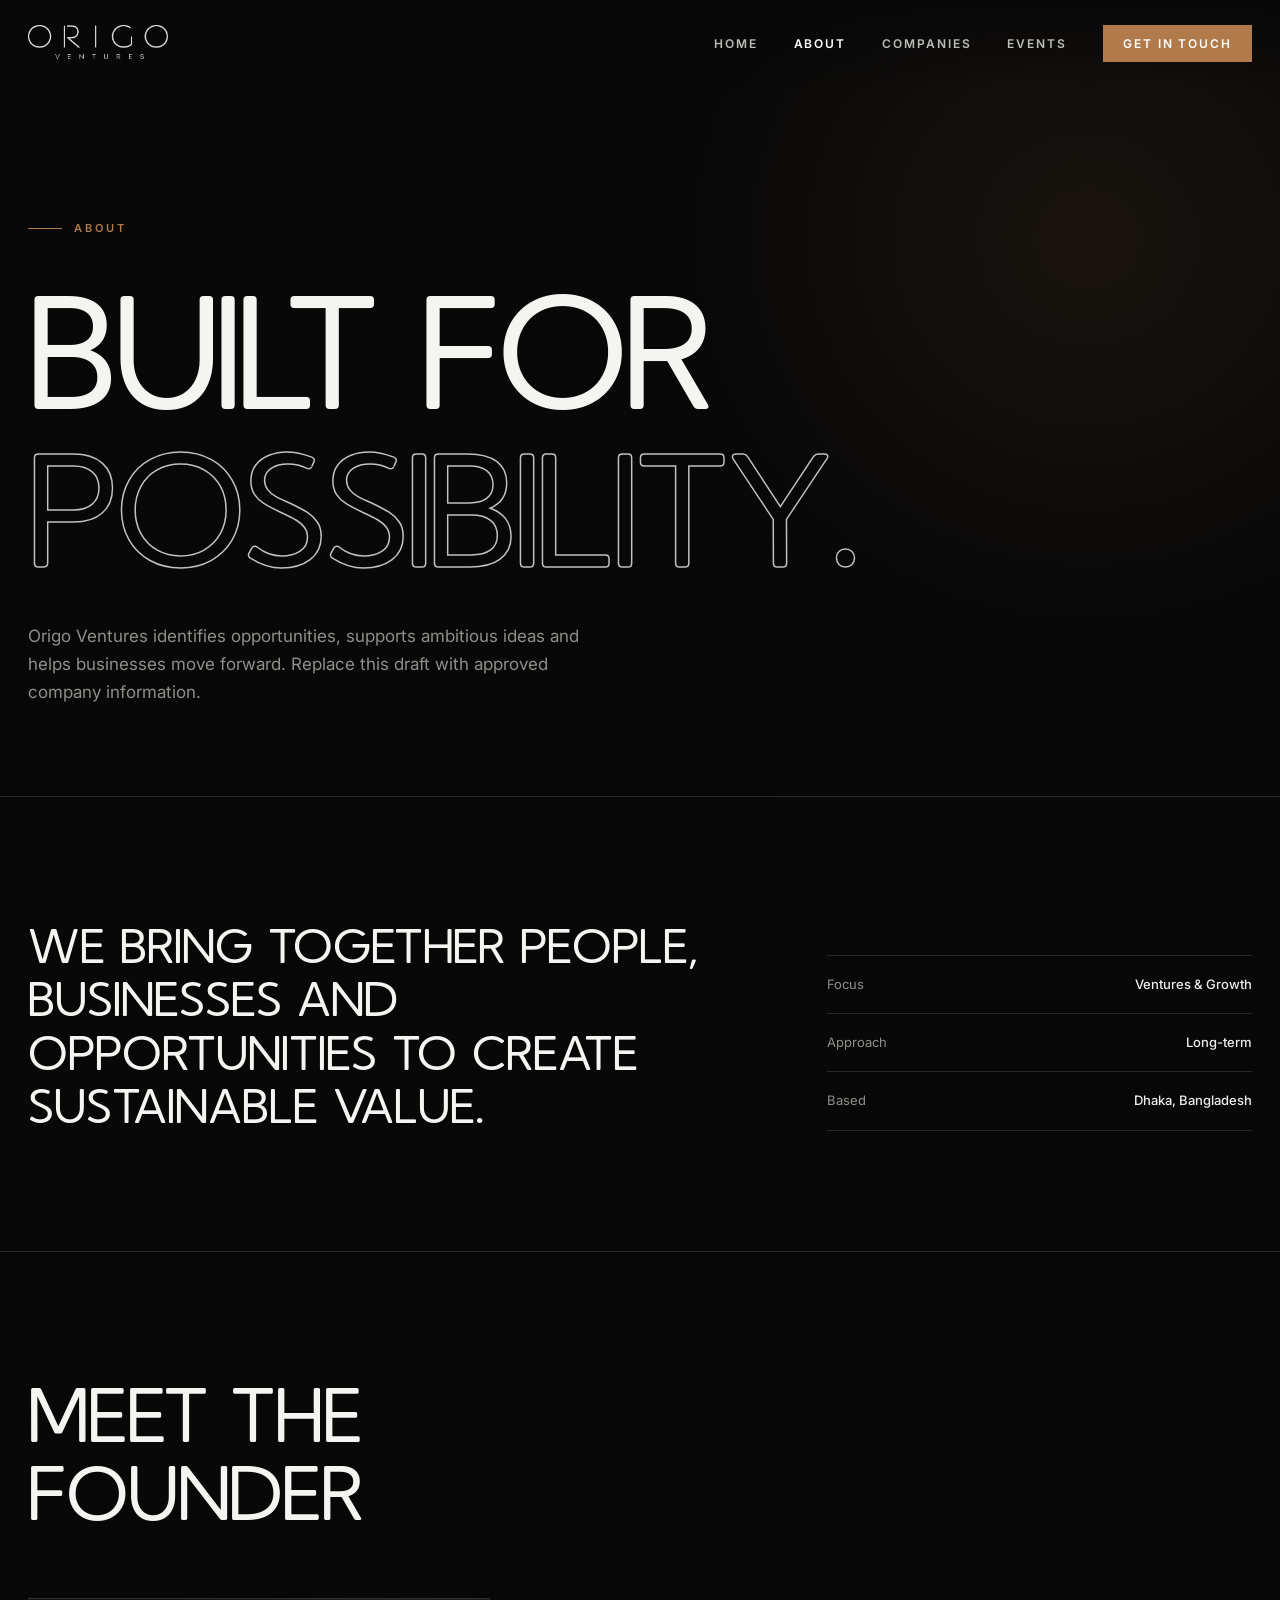
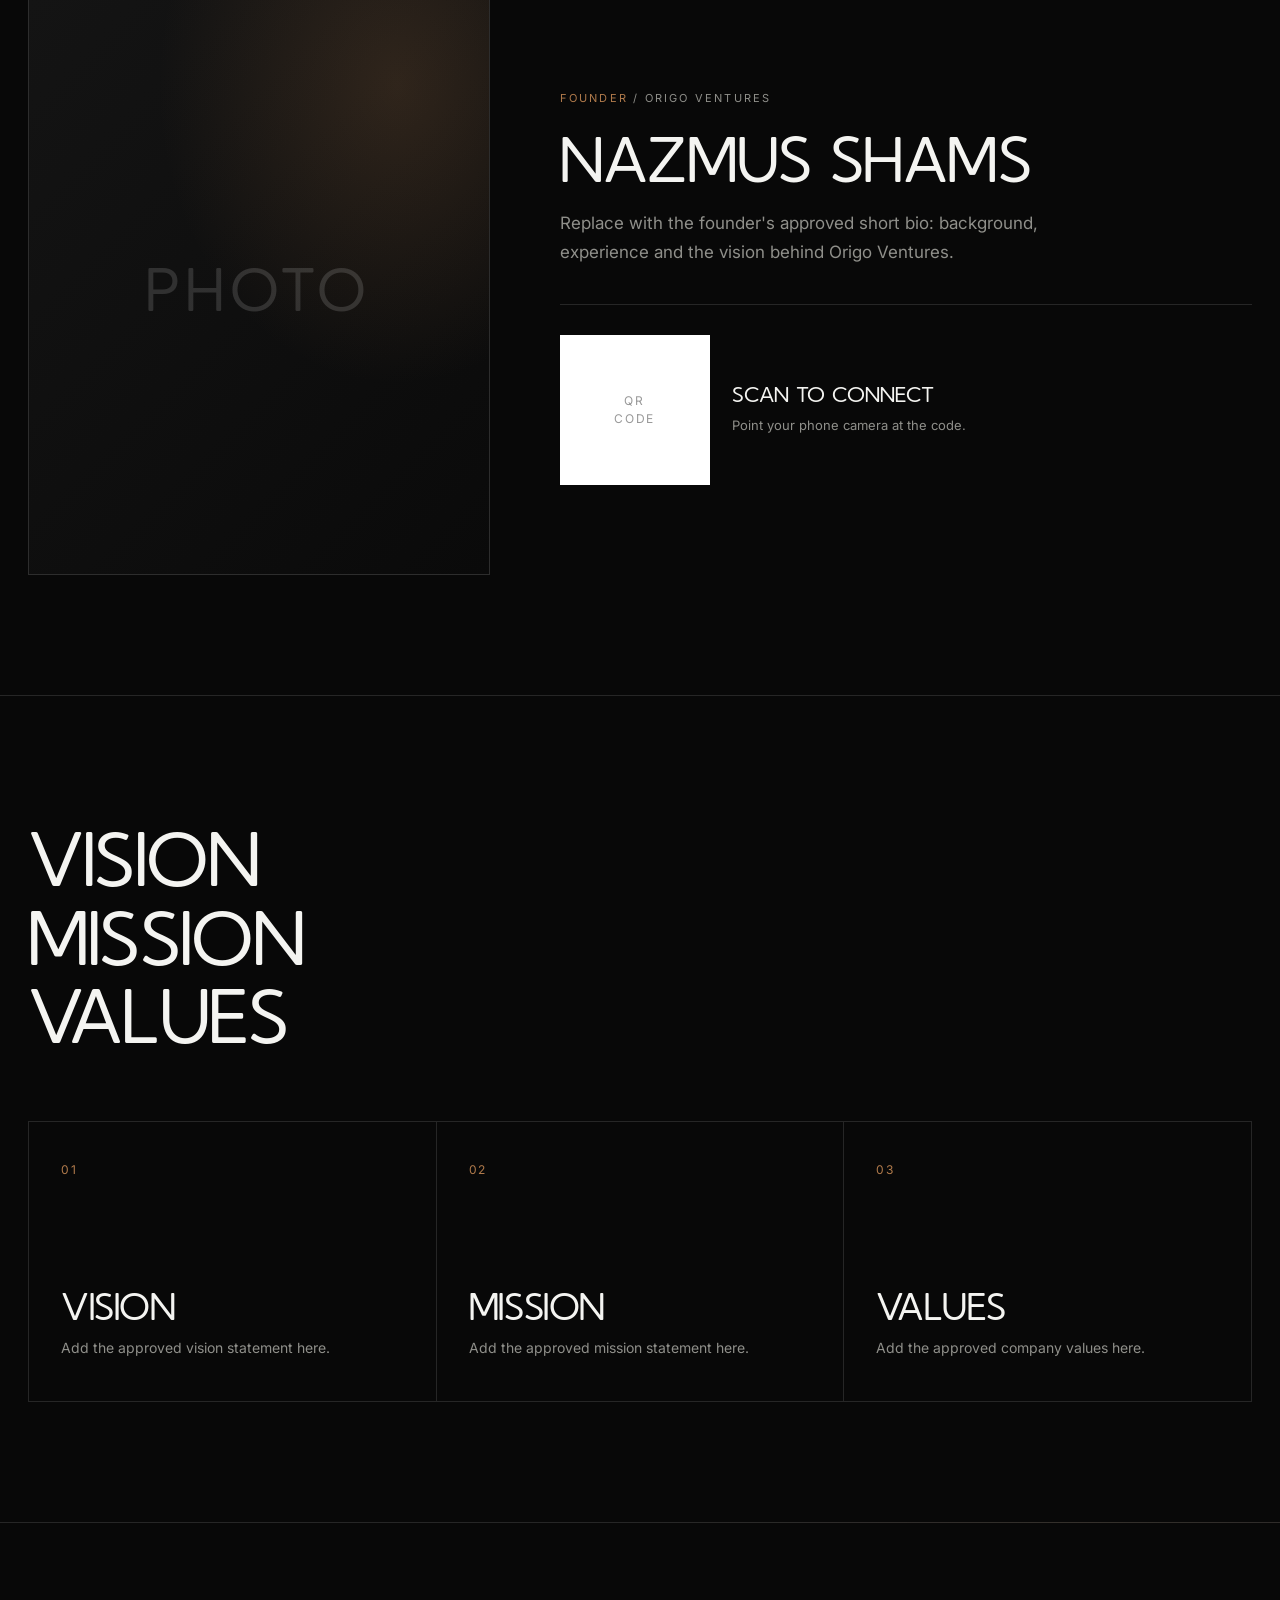
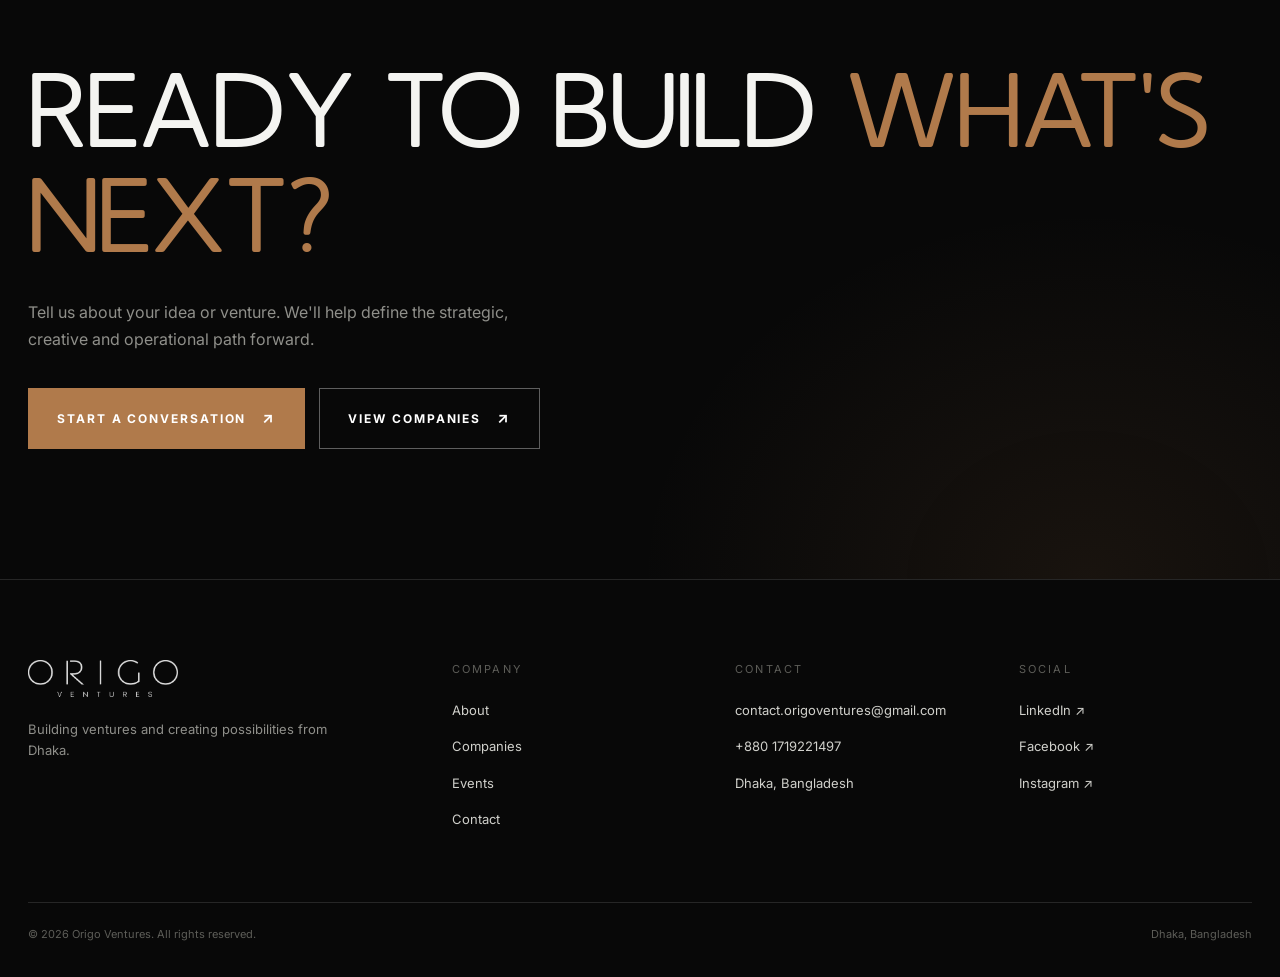
==== about.html @ 480c4874 "Origo Ventures Core data updated The structure behind the work — strategy, growth, shared resources " ====
<!doctype html>
<html lang="en">

<head>
  <meta charset="utf-8">
  <meta name="viewport" content="width=device-width, initial-scale=1, viewport-fit=cover">
  <meta name="description" content="About Origo Ventures.">
  <meta name="theme-color" content="#080808">
  <title>About | Origo Ventures</title>
  <link rel="preload" href="assets/fonts/Origo.ttf" as="font" type="font/ttf" crossorigin>
  <link rel="stylesheet" href="assets/css/style.css">
</head>

<body>
  <header class="site-header">
    <div class="container nav">
      <a href="index.html" aria-label="Origo Ventures home"><img class="logo" src="assets/images/origo-logo.png"
          alt="Origo Ventures"></a>
      <button class="menu-toggle" aria-label="Toggle navigation"
        aria-expanded="false"><span></span><span></span><span></span></button>
      <ul class="nav-links">
        <li><a class="" href="index.html">Home</a></li>
        <li><a class="active" href="about.html">About</a></li>
        <li><a class="" href="companies.html">Companies</a></li>
        <li><a class="" href="events.html">Events</a></li>
        <li><a class="nav-cta " href="contact.html">Get in Touch</a></li>
      </ul>
    </div>
  </header>
  <main>

    <section class="page-hero">
      <div class="container">
        <div class="eyebrow reveal" data-c="about.eyebrow">About</div>
        <h1 class="reveal" data-c-title="about.title">Built for<br><em>possibility.</em></h1>
        <p class="lead reveal" data-c="about.lead">Origo Ventures identifies opportunities, supports ambitious ideas and helps businesses
          move forward. Replace this draft with approved company information.</p>
      </div>
    </section>
    <section class="section reveal">
      <div class="container about-grid">
        <p class="big" data-c="about.big">We bring together people, businesses and opportunities to create sustainable value.</p>
        <div class="meta-list" id="about-meta">
          <div class="meta-item"><span>Focus</span><strong>Ventures &amp; Growth</strong></div>
          <div class="meta-item"><span>Approach</span><strong>Long-term</strong></div>
          <div class="meta-item"><span>Based</span><strong>Dhaka, Bangladesh</strong></div>
        </div>
      </div>
    </section>
    <section class="section reveal" style="border-top:1px solid var(--line)">
      <div class="container">
        <div class="section-head">
          <h2 class="section-title" data-c-title="about.founderHeading">Meet the<br>Founder</h2>
        </div>
        <div class="founder">
          <figure class="founder-photo">
            <!-- Put the photo at assets/images/founder/founder.jpg (shows automatically) -->
            <img id="founder-img" data-fallback="assets/images/founder/founder.jpg" alt="Founder"
              onerror="this.outerHTML='<div class=&quot;ph portrait&quot;>Photo</div>'">
          </figure>
          <div class="founder-body">
            <div class="work-meta" id="founder-role">Founder <span>/ Origo Ventures</span></div>
            <h3 class="founder-name" data-site="founder.name">Nazmus Shams</h3>
            <p class="lead" data-site="founder.bio">Replace with the founder's approved short bio: background, experience and the vision behind
              Origo Ventures.</p>
            <div class="qr-card">
              <div class="qr-box">
                <!-- Put the QR at assets/images/founder/qr-code.png (shows automatically) -->
                <img id="qr-img" data-fallback="assets/images/founder/qr-code.png" alt="Scan QR code"
                  onerror="this.outerHTML='<span>QR<br>Code</span>'">
              </div>
              <div class="qr-text"><b data-c="about.qrTitle">Scan to connect</b><span data-c="about.qrText">Point your phone camera at the code.</span></div>
            </div>
          </div>
        </div>
      </div>
    </section>
    <section class="section reveal" style="border-top:1px solid var(--line)">
      <div class="container">
        <div class="section-head">
          <h2 class="section-title" data-c-title="about.valuesHeading">Vision<br>Mission<br>Values</h2>
        </div>
        <div class="cap-grid" id="about-values">
          <div class="cap">
            <div class="n">01</div>
            <h3>Vision</h3>
            <p>Add the approved vision statement here.</p>
          </div>
          <div class="cap">
            <div class="n">02</div>
            <h3>Mission</h3>
            <p>Add the approved mission statement here.</p>
          </div>
          <div class="cap">
            <div class="n">03</div>
            <h3>Values</h3>
            <p>Add the approved company values here.</p>
          </div>
        </div>
      </div>
    </section>
    <section class="cta reveal">
      <div class="container">
        <h2>Ready to build <em>what's next?</em></h2>
        <p>Tell us about your idea or venture. We'll help define the strategic, creative and operational path forward.
        </p>
        <div class="btn-row"><a class="btn" href="contact.html">Start a Conversation</a><a class="btn ghost"
            href="companies.html">View Companies</a></div>
      </div>
    </section>
  </main>
  <footer class="site-footer">
    <div class="container">
      <div class="footer-grid">
        <div>
          <img class="footer-logo" src="assets/images/origo-logo.png" alt="Origo Ventures">
          <p class="footer-copy" data-site="contact.tagline">Building ventures and creating possibilities from Dhaka.</p>
        </div>
        <div>
          <div class="footer-title">Company</div>
          <ul class="footer-links">
            <li><a href="about.html">About</a></li>
            <li><a href="companies.html">Companies</a></li>
            <li><a href="events.html">Events</a></li>
            <li><a href="contact.html">Contact</a></li>
          </ul>
        </div>
        <div>
          <div class="footer-title">Contact</div>
          <ul class="footer-links">
            <li><a href="mailto:contact.origoventures@gmail.com" data-site="contact.email" data-site-href="contact.email" data-prefix="mailto:" data-hide-empty>contact.origoventures@gmail.com</a></li>
            <li><a href="tel:+8801719221497" data-site="contact.phone" data-site-href="contact.phone" data-prefix="tel:" data-hide-empty>+880 1719221497</a></li>
            <li><a href="#" data-site="contact.address" data-hide-empty>Dhaka, Bangladesh</a></li>
          </ul>
        </div>
        <div>
          <div class="footer-title">Social</div>
          <ul class="footer-links">
            <li><a href="#" data-site-href="contact.linkedin" data-hide-empty>LinkedIn ↗</a></li>
            <li><a href="#" data-site-href="contact.facebook" data-hide-empty>Facebook ↗</a></li>
            <li><a href="#" data-site-href="contact.instagram" data-hide-empty>Instagram ↗</a></li>
          </ul>
        </div>
      </div>
      <div class="footer-bottom"><span>© <span data-year></span> Origo Ventures. All rights reserved.</span><span data-site="contact.address">Dhaka, Bangladesh</span></div>
    </div>
  </footer>
  <script src="assets/js/site-data.js"></script>
<script src="assets/js/site.js"></script>
<script src="assets/js/content-data.js"></script>
<script src="assets/js/pages-data.js"></script>
<script src="assets/js/content.js"></script>
<script src="assets/js/script.js"></script>
</body>

</html>
---- assets/css/style.css ----
@import url('https://fonts.googleapis.com/css2?family=Inter:wght@400;500;600&display=swap');

@font-face{
  font-family:'Origo Pro';
  src:url('../fonts/Origo.ttf') format('truetype');
  font-weight:400;font-style:normal;font-display:swap;
}

:root{
  --bg:#080808; --surface:#101010; --text:#f4f4f1; --muted:#8f8f8a; --dim:#5d5d58;
  --line:rgba(255,255,255,.12); --accent:#b07a4b; --accent-ink:#ffffff; --max:1320px;
  --display:'Origo Pro','Inter',Arial,sans-serif;
}
*{box-sizing:border-box;margin:0;padding:0}
html{scroll-behavior:smooth}
body{background:var(--bg);color:var(--text);font-family:Inter,Arial,sans-serif;line-height:1.65;overflow-x:hidden;-webkit-font-smoothing:antialiased}
body.nav-open{overflow:hidden}
a{color:inherit;text-decoration:none}
img{max-width:100%;display:block}
ul{list-style:none}
button{font:inherit}
.container{width:min(calc(100% - 56px),var(--max));margin-inline:auto}

/* header */
.site-header{position:fixed;inset:0 0 auto 0;z-index:1000;background:linear-gradient(to bottom,rgba(8,8,8,.9),rgba(8,8,8,0));transition:.3s}
.site-header.scrolled{background:rgba(8,8,8,.88);backdrop-filter:blur(16px);border-bottom:1px solid var(--line)}
.nav{min-height:84px;display:flex;align-items:center;justify-content:space-between;gap:32px}
.logo{width:140px;height:auto}
.nav-links{display:flex;align-items:center;gap:36px}
.nav-links a{font-size:12px;font-weight:600;letter-spacing:.16em;text-transform:uppercase;color:#bdbdb8;transition:color .2s}
.nav-links a:hover,.nav-links a.active{color:#fff}
.nav-links a.nav-cta{color:var(--accent-ink);background:var(--accent);padding:11px 20px}
.nav-links a.nav-cta:hover{background:#fff;color:#080808}
.menu-toggle{display:none;width:44px;height:44px;border:1px solid var(--line);background:transparent;cursor:pointer}
.menu-toggle span{display:block;width:18px;height:1px;margin:5px auto;background:#fff}

/* type */
.eyebrow{display:inline-flex;align-items:center;gap:12px;font-size:11px;font-weight:600;letter-spacing:.28em;text-transform:uppercase;color:var(--accent);margin-bottom:28px}
.eyebrow::before{content:"";width:34px;height:1px;background:var(--accent)}
h1,h2,h3,.display{font-family:var(--display);text-transform:uppercase;font-weight:400;line-height:1;letter-spacing:-.01em;overflow-wrap:break-word}
.hero h1,.page-hero h1{font-size:clamp(48px,12.6vw,168px);line-height:.98;letter-spacing:-.025em}
.hero h1 em,.page-hero h1 em{font-style:normal;color:transparent;-webkit-text-stroke:1.5px rgba(255,255,255,.75)}
.section-title{font-size:clamp(36px,6vw,88px);line-height:1.02}
.lead{color:var(--muted);font-size:17px;max-width:560px}

/* hero */
.hero{min-height:100vh;display:flex;align-items:flex-end;padding:170px 0 70px;position:relative;isolation:isolate;overflow:hidden}
.hero::before{content:"";position:absolute;inset:0;z-index:-2;background:
 radial-gradient(60% 55% at 78% 30%,rgba(176,122,75,.13),transparent 70%),
 radial-gradient(50% 50% at 15% 85%,rgba(255,255,255,.06),transparent 70%)}
.hero::after{content:"";position:absolute;inset:0;z-index:-1;opacity:.5;background-image:linear-gradient(rgba(255,255,255,.035) 1px,transparent 1px),linear-gradient(90deg,rgba(255,255,255,.035) 1px,transparent 1px);background-size:90px 90px;mask-image:linear-gradient(to bottom,transparent,#000 30%,#000 75%,transparent)}
.hero-bottom{margin-top:70px;display:flex;justify-content:space-between;align-items:flex-end;gap:48px;border-top:1px solid var(--line);padding-top:32px}
.btn{display:inline-flex;align-items:center;gap:16px;padding:17px 28px;font-size:12px;font-weight:700;letter-spacing:.16em;text-transform:uppercase;background:var(--accent);color:var(--accent-ink);border:1px solid var(--accent);cursor:pointer;transition:.2s;white-space:nowrap}
.btn::after{content:"↗";font-size:15px}
.btn:hover{background:#fff;border-color:#fff;color:#080808}
.btn.ghost{background:transparent;color:#fff;border-color:rgba(255,255,255,.35)}
.btn.ghost:hover{background:#fff;color:#080808}
.btn-row{display:flex;gap:14px;flex-wrap:wrap}

/* marquee / stats */
.stats{display:grid;grid-template-columns:repeat(4,1fr);border-top:1px solid var(--line);border-bottom:1px solid var(--line)}
.stat{padding:44px 30px;border-right:1px solid var(--line)}
.stat:last-child{border-right:0}
.stat b{display:block;font-family:var(--display);font-size:clamp(40px,6vw,84px);font-weight:400;line-height:1;color:#fff;margin-bottom:6px}
.stat span{font-size:11px;letter-spacing:.2em;text-transform:uppercase;color:var(--muted)}

.section{padding:120px 0}
.section-head{display:flex;justify-content:space-between;align-items:flex-end;gap:40px;margin-bottom:70px}
.section-head .lead{margin-bottom:6px}

/* work entries */
.work-item{display:grid;grid-template-columns:1.15fr 1fr;gap:70px;padding:80px 0;border-top:1px solid var(--line);align-items:center}
.work-item:nth-child(even) .work-media{order:2}
.work-media{position:relative;aspect-ratio:4/3;overflow:hidden;background:var(--surface);border:1px solid var(--line)}
.work-media img{width:100%;height:100%;object-fit:cover;transition:transform .8s ease}
.work-item:hover .work-media img{transform:scale(1.04)}
.ph{position:absolute;inset:0;display:flex;align-items:flex-end;padding:26px;font-family:var(--display);font-size:clamp(70px,9vw,130px);font-weight:400;line-height:.8;color:rgba(255,255,255,.07);
 background:radial-gradient(80% 80% at 80% 15%,var(--g1,rgba(176,122,75,.2)),transparent 65%),linear-gradient(135deg,#141414,#0a0a0a);transition:transform .8s ease}
.work-item:hover .ph{transform:scale(1.04)}
.work-meta{font-size:11px;letter-spacing:.2em;text-transform:uppercase;color:var(--accent);margin-bottom:18px}
.work-meta span{color:var(--muted)}
.work-body h2{font-size:clamp(34px,4.6vw,68px);margin-bottom:24px}
.work-body p{color:var(--muted);font-size:15.5px;margin-bottom:16px;max-width:520px}
.tags{display:flex;flex-wrap:wrap;gap:8px;margin:26px 0 34px}
.tags span{font-size:10.5px;letter-spacing:.14em;text-transform:uppercase;padding:7px 12px;border:1px solid var(--line);color:#c7c7c2}
.mini-stats{display:grid;grid-template-columns:repeat(3,1fr);border-top:1px solid var(--line)}
.mini-stats div{padding:20px 0}
.mini-stats b{display:block;font-family:var(--display);font-size:30px;line-height:1.1;font-weight:400}
.mini-stats span{font-size:10.5px;letter-spacing:.16em;text-transform:uppercase;color:var(--muted)}

/* list rows (clients / companies) */
.row-list{border-top:1px solid var(--line)}
.row{display:grid;grid-template-columns:90px 1.2fr 2fr auto;gap:30px;align-items:center;padding:34px 0;border-bottom:1px solid var(--line);transition:padding .3s,background .3s}
.row:hover{background:var(--surface);padding-left:20px;padding-right:20px}
.row .idx{font-size:12px;color:var(--dim);letter-spacing:.1em}
.row h3{font-size:clamp(26px,3.2vw,44px)}
.row p{color:var(--muted);font-size:14px;max-width:520px}
.row .go{font-size:20px;color:var(--accent)}

.cap-grid{display:grid;grid-template-columns:repeat(3,1fr);border-top:1px solid var(--line);border-left:1px solid var(--line)}
.cap{padding:38px 32px 42px;border-right:1px solid var(--line);border-bottom:1px solid var(--line);min-height:280px;display:flex;flex-direction:column;transition:background .25s}
.cap:hover{background:var(--surface)}
.cap .n{font-size:12px;color:var(--accent);margin-bottom:auto;letter-spacing:.14em}
.cap h3{font-size:clamp(30px,3vw,38px);margin:70px 0 12px}
.cap p{font-size:14px;color:var(--muted)}

/* cta */
.cta{padding:130px 0;border-top:1px solid var(--line);background:radial-gradient(50% 80% at 85% 100%,rgba(176,122,75,.1),transparent 70%)}
.cta h2{font-size:clamp(40px,8.2vw,128px);line-height:1;margin-bottom:36px}
.cta h2 em{font-style:normal;color:var(--accent)}
.cta p{color:var(--muted);max-width:480px;margin-bottom:36px}

/* page hero */
.page-hero{padding:210px 0 90px;border-bottom:1px solid var(--line);position:relative;background:radial-gradient(45% 70% at 85% 30%,rgba(176,122,75,.1),transparent 70%)}
.page-hero .lead{margin-top:40px}

/* about */
.about-grid{display:grid;grid-template-columns:1.25fr .75fr;gap:90px;align-items:end}
.big{font-family:var(--display);text-transform:uppercase;font-size:clamp(26px,3.8vw,54px);line-height:1.1;font-weight:400}
.meta-list{border-top:1px solid var(--line)}
.meta-item{display:flex;justify-content:space-between;padding:18px 0;border-bottom:1px solid var(--line);font-size:13px;color:var(--muted)}
.meta-item strong{color:#eee;font-weight:500}

/* contact */
.contact-grid{display:grid;grid-template-columns:1fr 1.1fr;gap:100px}
.contact-info{display:grid;gap:34px;align-content:start}
.contact-block span{display:block;font-size:11px;letter-spacing:.2em;text-transform:uppercase;color:var(--dim);margin-bottom:8px}
.contact-block a,.contact-block p{font-family:var(--display);font-size:clamp(20px,2.6vw,30px);text-transform:none;font-weight:400;line-height:1.2;overflow-wrap:anywhere}
.contact-form{display:grid;gap:24px}
.field{display:grid;gap:8px}
.field label{font-size:11px;letter-spacing:.16em;text-transform:uppercase;color:var(--muted)}
.field input,.field textarea{width:100%;background:transparent;border:0;border-bottom:1px solid var(--line);color:#fff;padding:14px 0;outline:none;font:inherit;resize:vertical}
.field input:focus,.field textarea:focus{border-color:var(--accent)}

/* footer */
.site-footer{padding:80px 0 34px;border-top:1px solid var(--line)}
.footer-grid{display:grid;grid-template-columns:1.6fr 1fr 1fr 1fr;gap:50px;padding-bottom:70px}
.footer-logo{width:150px;margin-bottom:22px}
.footer-copy{color:var(--muted);font-size:13px;max-width:300px}
.footer-title{font-size:11px;letter-spacing:.2em;text-transform:uppercase;color:var(--dim);margin-bottom:18px}
.footer-links{display:grid;gap:10px}
.footer-links a{font-size:13px;color:#d0d0cb}
.footer-links a:hover{color:var(--accent)}
.footer-bottom{padding-top:22px;border-top:1px solid var(--line);display:flex;justify-content:space-between;font-size:11px;color:var(--dim)}

.reveal{opacity:0;transform:translateY(28px);transition:opacity .8s ease,transform .8s ease}
.reveal.visible{opacity:1;transform:none}

@media (max-width:980px){
  .container{width:min(calc(100% - 32px),var(--max))}
  .nav{min-height:72px}.logo{width:120px}
  .menu-toggle{display:block}
  .nav-links{position:fixed;inset:72px 0 0;padding:40px 24px;background:rgba(8,8,8,.98);flex-direction:column;align-items:flex-start;gap:26px;transform:translateX(100%);transition:transform .3s}
  .nav-links.open{transform:none}
  .nav-links a{font-size:clamp(26px,8vw,34px);font-family:var(--display);letter-spacing:0;text-transform:uppercase;padding:6px 0;color:#fff}
  .nav-links a.nav-cta{margin-top:10px;font-size:15px;font-family:Inter,sans-serif;letter-spacing:.16em;padding:16px 26px;color:var(--accent-ink)}
  .hero{min-height:92vh;padding-top:140px}
  .hero-bottom,.section-head{flex-direction:column;align-items:flex-start}
  .stats{grid-template-columns:1fr 1fr}.stat:nth-child(2){border-right:0}.stat:nth-child(-n+2){border-bottom:1px solid var(--line)}
  .section{padding:80px 0}
  .work-item{grid-template-columns:1fr;gap:34px;padding:56px 0}
  .work-item:nth-child(even) .work-media{order:0}
  .row{grid-template-columns:44px 1fr auto;gap:16px}.row p{grid-column:2/4}
  .cap-grid{grid-template-columns:1fr}
  .about-grid,.contact-grid{grid-template-columns:1fr;gap:40px}
  .footer-grid{grid-template-columns:1fr 1fr;gap:36px}
  .footer-grid>div:first-child{grid-column:1/3}
  .footer-bottom{flex-direction:column;gap:8px}
}
@media (prefers-reduced-motion:reduce){html{scroll-behavior:auto}.reveal{opacity:1;transform:none;transition:none}}

/* ---------- Mobile-first refinements ---------- */
html{-webkit-text-size-adjust:100%}
body{padding-left:env(safe-area-inset-left);padding-right:env(safe-area-inset-right)}
.field input,.field textarea{font-size:16px;border-radius:0} /* stops iOS zoom-on-focus */
a,button{-webkit-tap-highlight-color:transparent}
.menu-toggle span{transition:transform .25s,opacity .2s}
body.nav-open .menu-toggle span:nth-child(1){transform:translateY(6px) rotate(45deg)}
body.nav-open .menu-toggle span:nth-child(2){opacity:0}
body.nav-open .menu-toggle span:nth-child(3){transform:translateY(-6px) rotate(-45deg)}
:focus-visible{outline:2px solid var(--accent);outline-offset:3px}

@media (hover:none){
  .row:hover{background:none;padding-left:0;padding-right:0}
  .cap:hover{background:none}
  .work-item:hover .work-media img,.work-item:hover .ph{transform:none}
}
@media (max-width:980px){
  .hero{min-height:100vh;min-height:100svh}
  .nav-links{inset:72px 0 0;height:calc(100dvh - 72px);overflow-y:auto;padding-bottom:calc(40px + env(safe-area-inset-bottom))}
  .nav-links li{width:100%;border-bottom:1px solid var(--line);padding-bottom:14px}
  .nav-links li:last-child{border:0}
  .menu-toggle{width:48px;height:48px}
}
@media (max-width:640px){
  .container{width:calc(100% - 40px)}
  .hero{padding:120px 0 40px}
  .hero-bottom{margin-top:44px;padding-top:24px;gap:28px}
  .lead{font-size:16px}
  .btn-row{width:100%}
  .btn-row .btn,.contact-form .btn{flex:1 1 100%;justify-content:space-between;min-height:54px}
  .btn{padding:16px 20px}
  .eyebrow{margin-bottom:20px;letter-spacing:.22em}
  .section{padding:64px 0}
  .section-head{margin-bottom:40px;gap:20px}
  .page-hero{padding:130px 0 56px}
  .page-hero .lead{margin-top:26px}
  .stat{padding:28px 18px}
  .work-item{padding:44px 0;gap:26px}
  .work-media{aspect-ratio:16/11}
  .mini-stats b{font-size:24px}
  .tags{margin:20px 0 26px}
  .row{padding:24px 0;grid-template-columns:34px 1fr 24px;gap:12px}
  .row p{font-size:13.5px}
  .cap{min-height:0;padding:28px 22px 30px}
  .cap h3{margin-top:44px}
  .cta{padding:72px 0}
  .contact-grid{gap:44px}
  .contact-form{gap:20px}
  .field input,.field textarea{padding:16px 0}
  .site-footer{padding:56px 0 28px}
  .footer-grid{grid-template-columns:1fr;gap:30px;padding-bottom:40px}
  .footer-grid>div:first-child{grid-column:auto}
  .footer-links a{display:inline-block;padding:4px 0}
  .reveal{transform:translateY(16px)}
}
@media (max-width:360px){.hero h1,.page-hero h1{font-size:40px}.stats{grid-template-columns:1fr}.stat{border-right:0;border-bottom:1px solid var(--line)}}

/* ---------- Event template ---------- */
.ev-title{font-size:clamp(38px,9vw,130px)}
.ev-grid{display:grid;grid-template-columns:1.1fr 1fr;gap:70px;align-items:start}
.ev-media{aspect-ratio:4/3}
.ev-text{margin:30px 0 4px}
.ev-text p{color:var(--muted);font-size:16px;margin-bottom:16px}
.ev-grid .btn-row{margin-top:8px}
.gallery{display:grid;grid-template-columns:repeat(auto-fill,minmax(260px,1fr));gap:12px}
.gallery img{width:100%;aspect-ratio:4/3;object-fit:cover;border:1px solid var(--line)}
.ev-nav{display:flex;justify-content:space-between;gap:24px}
.ev-nav a{display:block;max-width:46%}
.ev-nav span{display:block;font-size:11px;letter-spacing:.2em;text-transform:uppercase;color:var(--accent);margin-bottom:8px}
.ev-nav b{font-family:var(--display);font-weight:400;text-transform:uppercase;font-size:clamp(20px,2.6vw,34px);line-height:1.1}
.ev-nav a:hover b{color:var(--accent)}
a.work-media{display:block}
.work-item .work-body .btn-row .btn{min-height:50px}
@media (max-width:980px){.ev-grid{grid-template-columns:1fr;gap:34px}}
@media (max-width:640px){.ev-nav{flex-direction:column}.ev-nav a{max-width:100%;text-align:left!important}.gallery{grid-template-columns:1fr 1fr}.gallery img{aspect-ratio:1}}

/* upcoming cards */
.up-grid{display:grid;grid-template-columns:repeat(2,1fr);gap:28px}
.up-card{display:block;border:1px solid var(--line);transition:border-color .25s,background .25s}
.up-card:hover{border-color:rgba(176,122,75,.6);background:var(--surface)}
.up-media{aspect-ratio:16/10;border:0;border-bottom:1px solid var(--line)}
.up-card:hover .ph,.up-card:hover .up-media img{transform:scale(1.04)}
.up-body{padding:26px 26px 30px}
.up-body h3{font-size:clamp(26px,2.8vw,40px);margin-bottom:12px}
.up-body p{color:var(--muted);font-size:14.5px;margin-bottom:22px}
.up-link{font-size:11px;letter-spacing:.18em;text-transform:uppercase;color:var(--accent)}
@media (max-width:760px){.up-grid{grid-template-columns:1fr;gap:20px}.up-body{padding:22px 20px 26px}}
@media (hover:none){.up-card:hover{background:none;border-color:var(--line)}.up-card:hover .ph,.up-card:hover .up-media img{transform:none}}

/* ---------- Founder (About) ---------- */
.founder{display:grid;grid-template-columns:.8fr 1.2fr;gap:70px;align-items:center}
.founder-photo{margin:0;aspect-ratio:4/5;position:relative;overflow:hidden;border:1px solid var(--line);background:var(--surface)}
.founder-photo img{width:100%;height:100%;object-fit:cover}
.ph.portrait{font-size:clamp(34px,5vw,60px);align-items:center;justify-content:center;padding:0;text-transform:uppercase;letter-spacing:.1em;color:rgba(255,255,255,.14)}
.founder-name{font-size:clamp(34px,5vw,72px);margin-bottom:20px}
.qr-card{display:flex;align-items:center;gap:22px;margin-top:38px;padding-top:30px;border-top:1px solid var(--line)}
.qr-box{flex:0 0 auto;width:150px;height:150px;background:#fff;color:#999;display:grid;place-items:center;text-align:center;font-size:12px;letter-spacing:.14em;text-transform:uppercase;line-height:1.5;border:6px solid #fff}
.qr-box img{width:100%;height:100%;object-fit:contain}
.qr-text b{display:block;font-family:var(--display);font-weight:400;text-transform:uppercase;font-size:22px;line-height:1.1;margin-bottom:6px}
.qr-text span{font-size:13px;color:var(--muted)}
@media (max-width:980px){.founder{grid-template-columns:1fr;gap:34px}.founder-photo{max-width:440px}}
@media (max-width:640px){.founder-photo{max-width:none;aspect-ratio:4/4.6}.qr-card{flex-direction:column;align-items:flex-start;gap:18px}.qr-box{width:min(220px,70vw);height:min(220px,70vw)}}

/* ---------- Companies ---------- */
.co-num{font-size:12px;letter-spacing:.2em;color:var(--accent);margin-bottom:14px}
.co-highlight{color:#d6d6d1!important;font-size:14.5px!important;padding:12px 0;border-top:1px solid var(--line);border-bottom:1px solid var(--line);margin-bottom:20px!important}
.co-highlight b{font-weight:600;color:var(--accent)}
.co-media img.fit-contain{object-fit:contain;padding:12%}
@media (min-width:981px){.co-item:nth-child(even){grid-template-columns:1fr 1.15fr}}

/* ---------- NDA event blocks ---------- */
.nda-grid{display:grid;grid-template-columns:repeat(3,1fr);gap:24px}
.nda-card{display:block;border:1px solid var(--line);transition:border-color .25s,background .25s}
a.nda-card:hover{border-color:rgba(176,122,75,.7);background:var(--surface)}
.nda-media{aspect-ratio:4/3;border:0;border-bottom:1px solid var(--line)}
.nda-card:hover .ph,.nda-card:hover .nda-media img{transform:scale(1.04)}
.nda-body{padding:22px 24px 26px}
.nda-body .work-meta{margin-bottom:12px}
.nda-body h3{font-size:clamp(24px,2.4vw,34px);line-height:1.05}
.nda-body p{color:var(--muted);font-size:14px;margin-top:12px}
.nda-body .up-link{display:inline-block;margin-top:18px}
@media (max-width:980px){.nda-grid{grid-template-columns:repeat(2,1fr);gap:18px}}
@media (max-width:560px){.nda-grid{grid-template-columns:1fr}.nda-body{padding:18px 18px 22px}}
@media (hover:none){a.nda-card:hover{background:none;border-color:var(--line)}.nda-card:hover .ph,.nda-card:hover .nda-media img{transform:none}}

.ev-btns{gap:10px}
.up-body .ev-btns .btn{padding:14px 18px;min-height:48px}
@media (max-width:640px){.ev-btns .btn{flex:1 1 100%;justify-content:space-between}}

/* keep photo the same size whether it sits left or right */
@media (min-width:981px){.work-item:nth-child(even){grid-template-columns:1fr 1.15fr}}

.ev-where{font-size:12px;letter-spacing:.12em;text-transform:uppercase;color:#c9c9c4;margin:-8px 0 18px}
.up-body .ev-where{margin:-4px 0 12px}

/* ---------- Map + extra pages ---------- */
.map-frame{aspect-ratio:16/7;border:1px solid var(--line);overflow:hidden;background:var(--surface)}
.map-frame iframe{width:100%;height:100%;border:0;display:block;filter:grayscale(1) invert(.92) contrast(.9) brightness(.95)}
.pg-text{max-width:760px}
.pg-text p{color:var(--muted);font-size:17px;margin-bottom:18px}
.pg-img{margin:0}
.pg-img img{width:100%;height:auto;display:block;border:1px solid var(--line)}
.pg-img figcaption{font-size:12px;letter-spacing:.14em;text-transform:uppercase;color:var(--muted);margin-top:10px}
.pg-video{aspect-ratio:16/9;border:1px solid var(--line);background:#000}
.pg-video iframe{width:100%;height:100%;border:0}
.gallery .pg-img img{aspect-ratio:4/3;object-fit:cover}
@media (max-width:640px){.map-frame{aspect-ratio:4/3}}
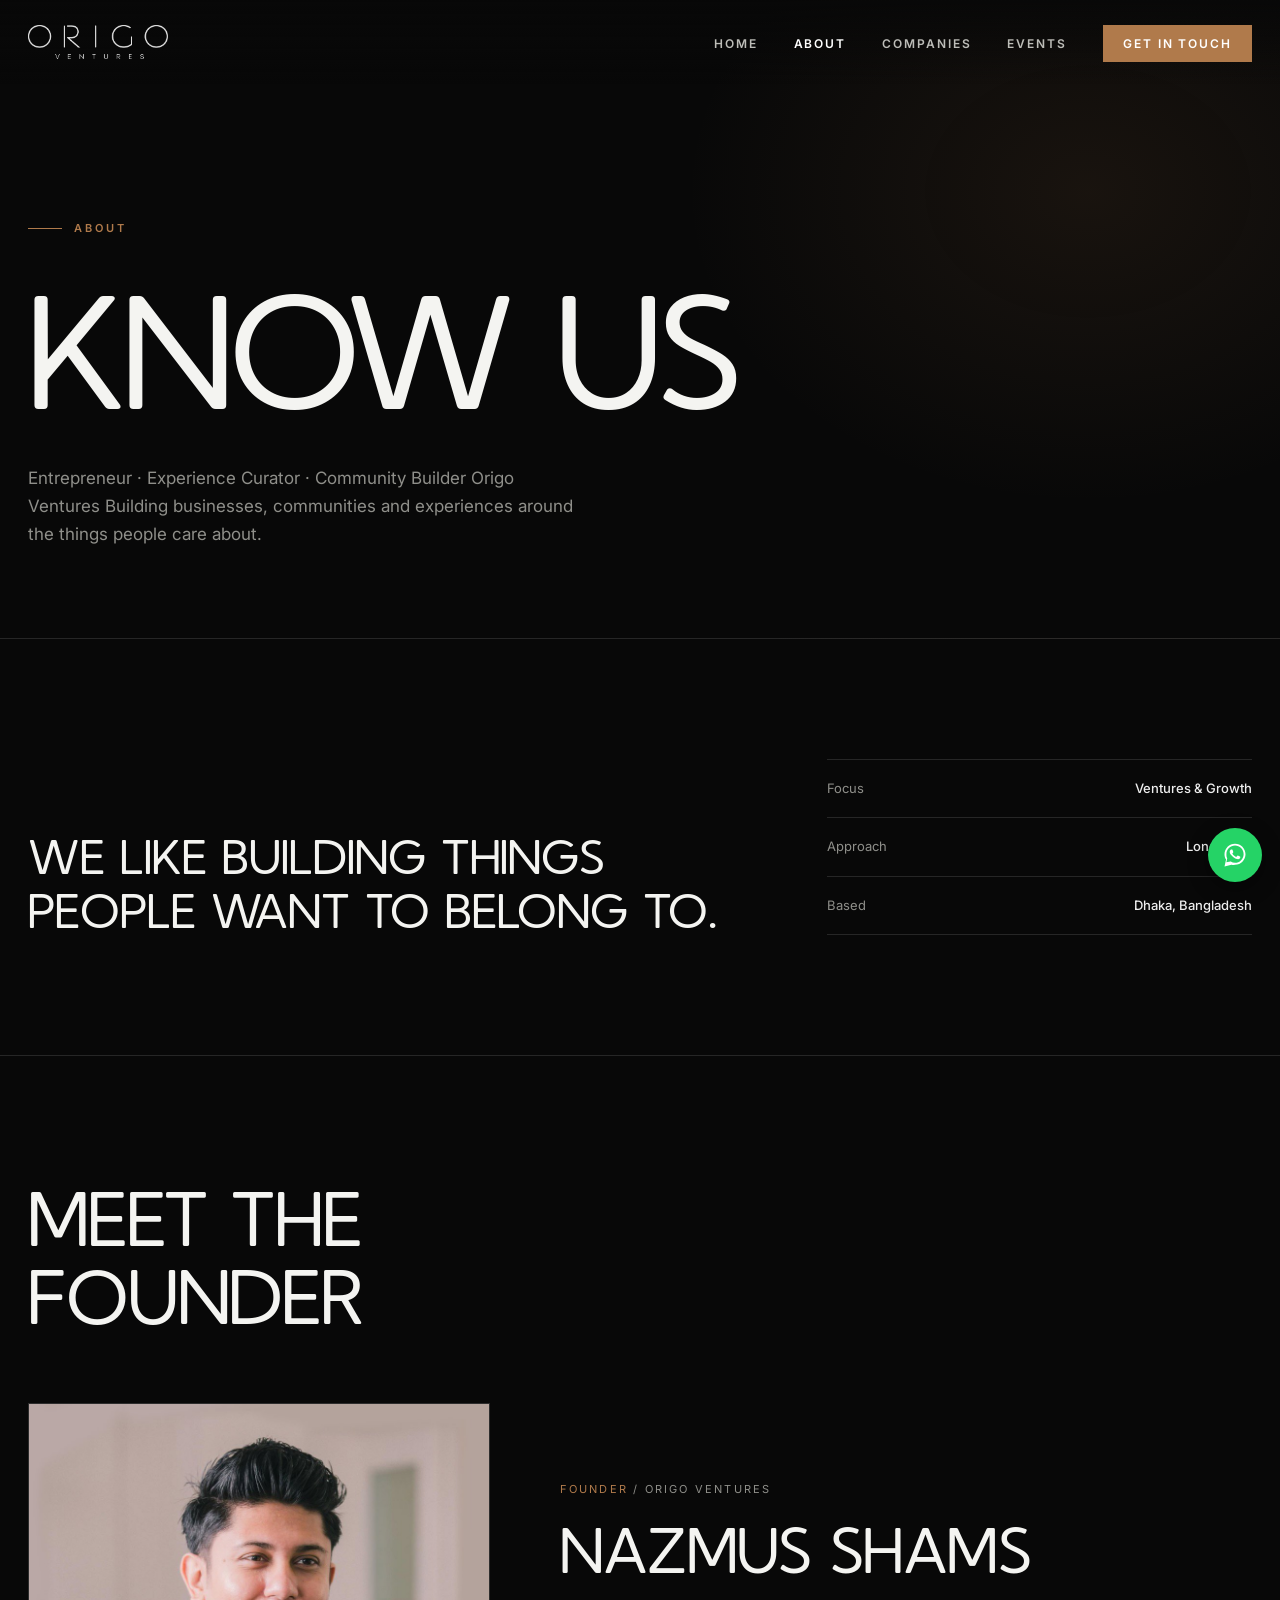
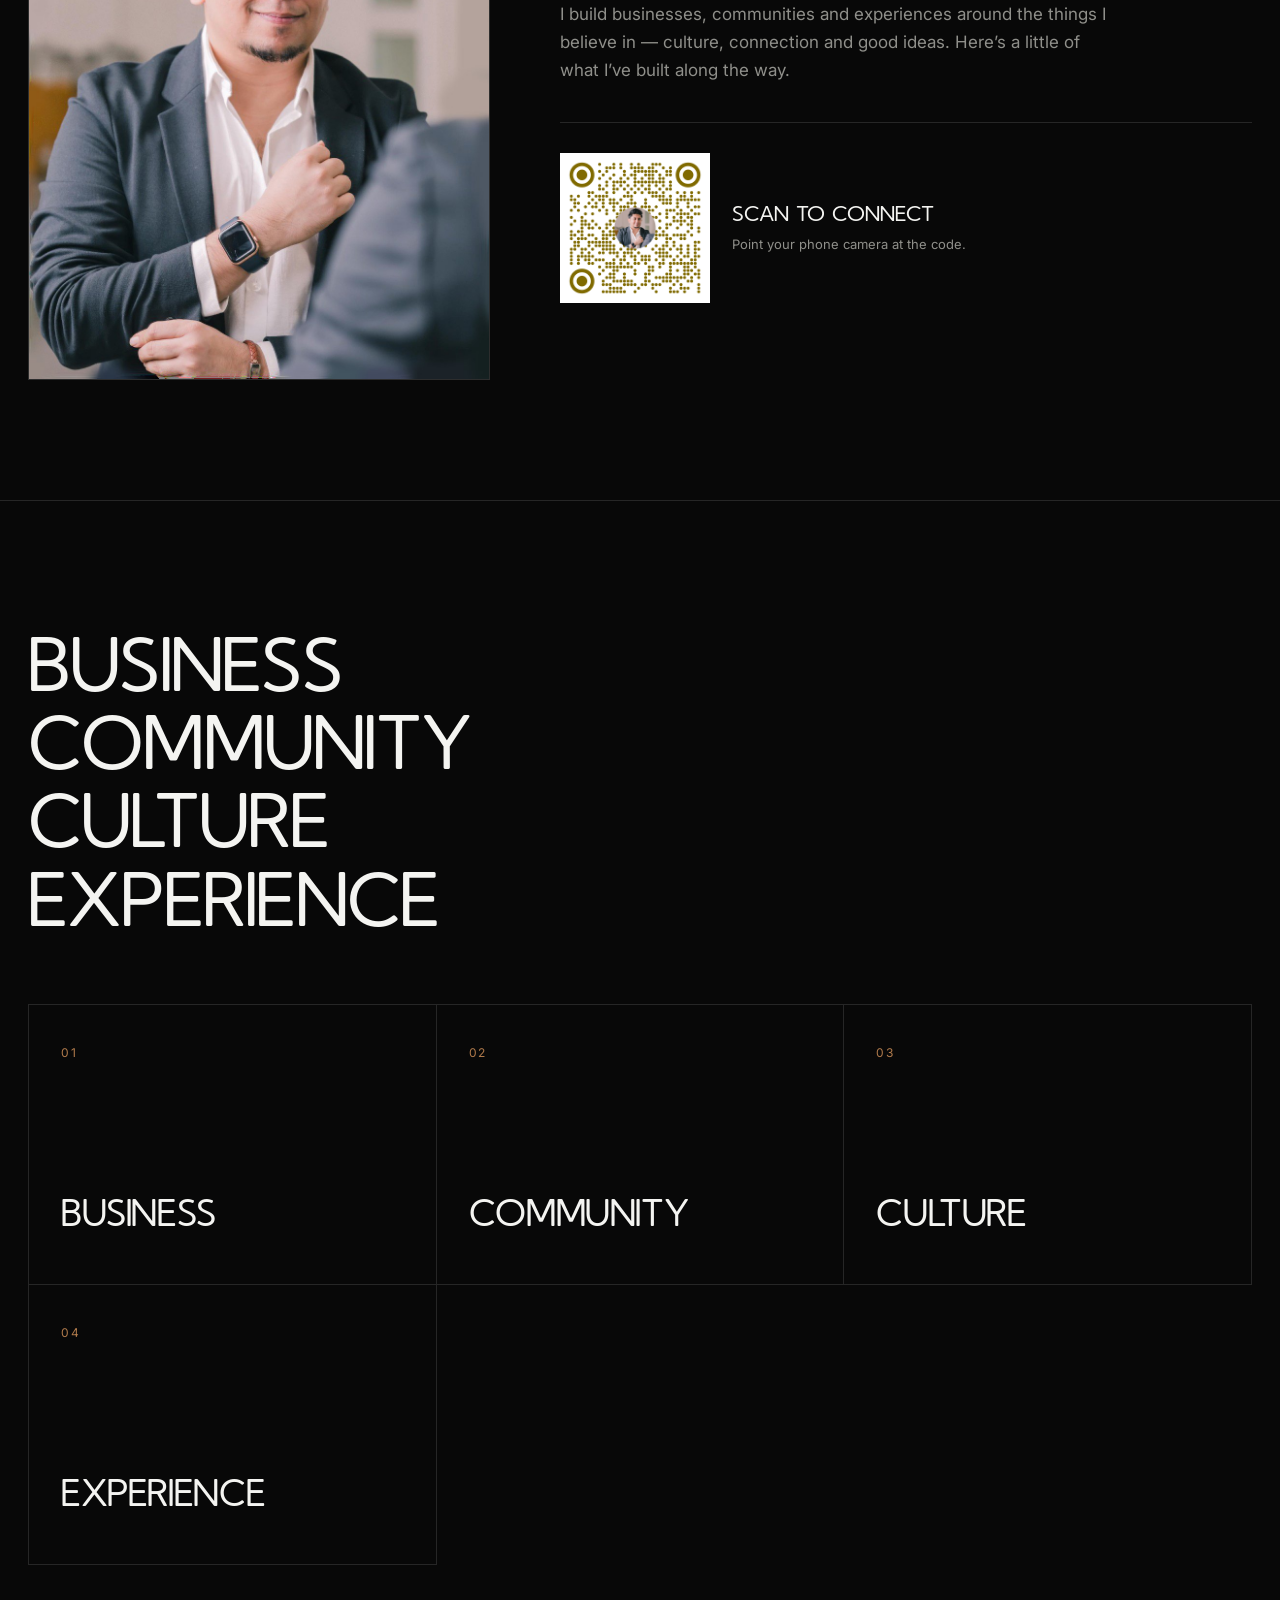
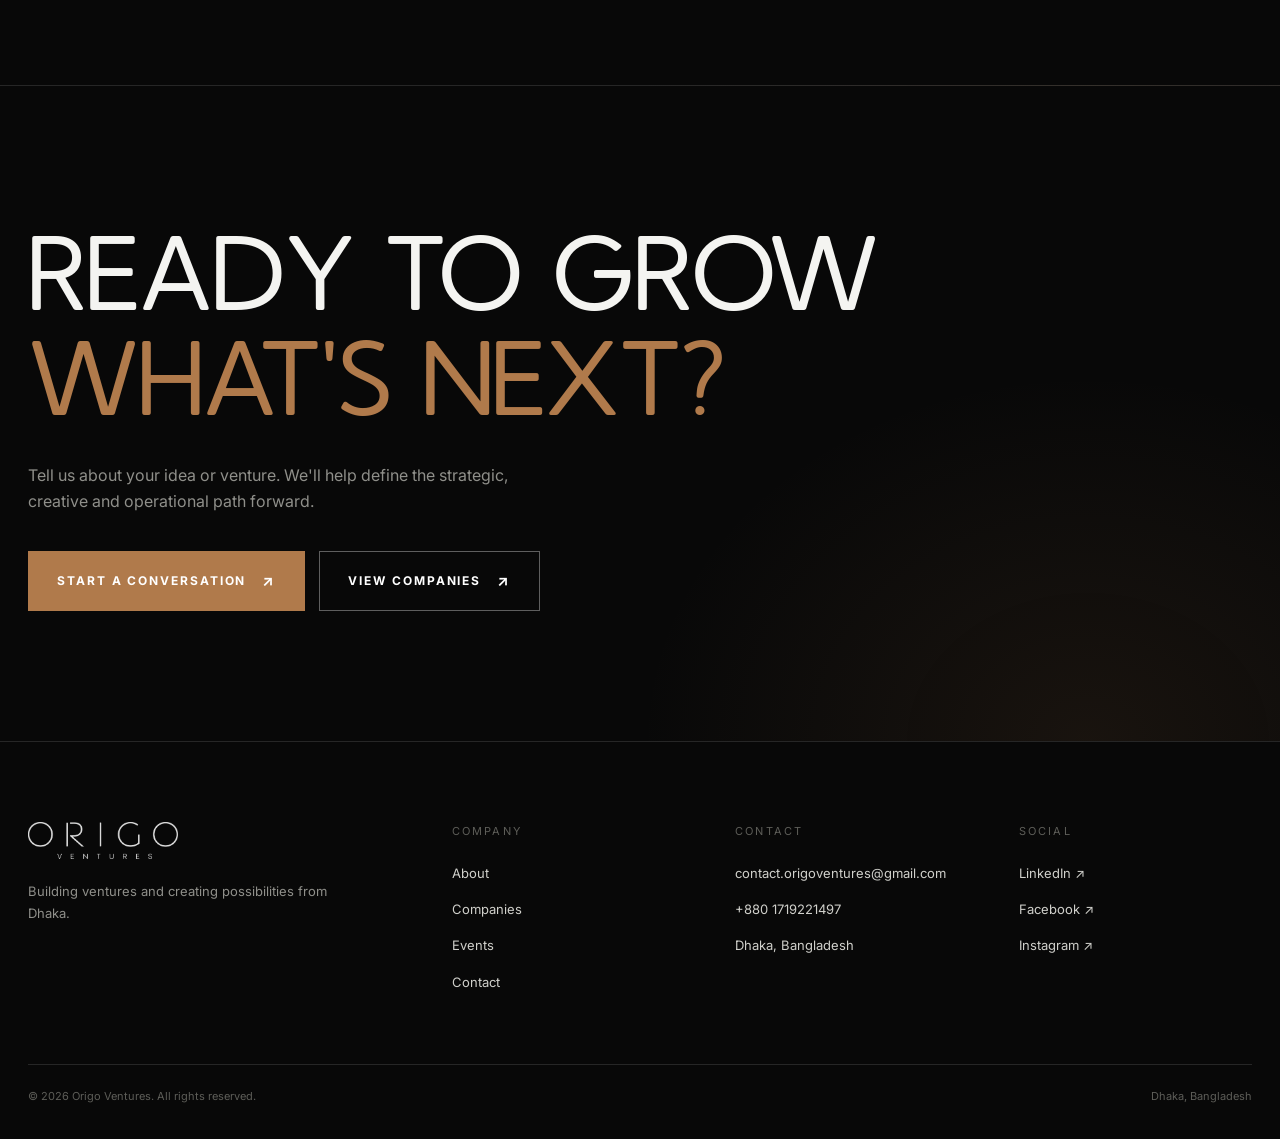
==== commit 3b9b402f: "CODE-ONLY UPDATE v7 Uploaded these files to GitHub repo root (same folders, replace when asked):  " ====
--- a/about.html
+++ b/about.html
@@ -9,6 +9,22 @@
   <title>About | Origo Ventures</title>
   <link rel="preload" href="assets/fonts/Origo.ttf" as="font" type="font/ttf" crossorigin>
   <link rel="stylesheet" href="assets/css/style.css">
+  <link rel="icon" href="/favicon.ico" sizes="any">
+  <link rel="icon" type="image/png" sizes="32x32" href="/assets/images/favicon-32.png">
+  <link rel="apple-touch-icon" href="/assets/images/apple-touch-icon.png">
+  <link rel="canonical" href="https://origoventuresbd.com/about.html">
+  <meta property="og:type" content="website">
+  <meta property="og:site_name" content="Origo Ventures">
+  <meta property="og:title" content="About | Origo Ventures">
+  <meta property="og:description" content="About Origo Ventures.">
+  <meta property="og:url" content="https://origoventuresbd.com/about.html">
+  <meta property="og:image" content="https://origoventuresbd.com/assets/images/share.jpg">
+  <meta property="og:image:width" content="1200">
+  <meta property="og:image:height" content="630">
+  <meta name="twitter:card" content="summary_large_image">
+  <meta name="twitter:title" content="About | Origo Ventures">
+  <meta name="twitter:description" content="About Origo Ventures.">
+  <meta name="twitter:image" content="https://origoventuresbd.com/assets/images/share.jpg">
 </head>
 
 <body>
@@ -19,11 +35,11 @@
       <button class="menu-toggle" aria-label="Toggle navigation"
         aria-expanded="false"><span></span><span></span><span></span></button>
       <ul class="nav-links">
-        <li><a class="" href="index.html">Home</a></li>
-        <li><a class="active" href="about.html">About</a></li>
-        <li><a class="" href="companies.html">Companies</a></li>
-        <li><a class="" href="events.html">Events</a></li>
-        <li><a class="nav-cta " href="contact.html">Get in Touch</a></li>
+        <li><a class="" href="index.html" data-c="nav.home">Home</a></li>
+        <li><a class="active" href="about.html" data-c="nav.about">About</a></li>
+        <li><a class="" href="companies.html" data-c="nav.companies">Companies</a></li>
+        <li><a class="" href="events.html" data-c="nav.events">Events</a></li>
+        <li><a class="nav-cta " href="contact.html" data-c="nav.cta">Get in Touch</a></li>
       </ul>
     </div>
   </header>
@@ -117,16 +133,16 @@
           <p class="footer-copy" data-site="contact.tagline">Building ventures and creating possibilities from Dhaka.</p>
         </div>
         <div>
-          <div class="footer-title">Company</div>
+          <div class="footer-title" data-c="footer.company">Company</div>
           <ul class="footer-links">
-            <li><a href="about.html">About</a></li>
-            <li><a href="companies.html">Companies</a></li>
-            <li><a href="events.html">Events</a></li>
-            <li><a href="contact.html">Contact</a></li>
+            <li><a href="about.html" data-c="nav.about">About</a></li>
+            <li><a href="companies.html" data-c="nav.companies">Companies</a></li>
+            <li><a href="events.html" data-c="nav.events">Events</a></li>
+            <li><a href="contact.html" data-c="nav.contact">Contact</a></li>
           </ul>
         </div>
         <div>
-          <div class="footer-title">Contact</div>
+          <div class="footer-title" data-c="footer.contact">Contact</div>
           <ul class="footer-links">
             <li><a href="mailto:contact.origoventures@gmail.com" data-site="contact.email" data-site-href="contact.email" data-prefix="mailto:" data-hide-empty>contact.origoventures@gmail.com</a></li>
             <li><a href="tel:+8801719221497" data-site="contact.phone" data-site-href="contact.phone" data-prefix="tel:" data-hide-empty>+880 1719221497</a></li>
@@ -134,7 +150,7 @@
           </ul>
         </div>
         <div>
-          <div class="footer-title">Social</div>
+          <div class="footer-title" data-c="footer.social">Social</div>
           <ul class="footer-links">
             <li><a href="#" data-site-href="contact.linkedin" data-hide-empty>LinkedIn ↗</a></li>
             <li><a href="#" data-site-href="contact.facebook" data-hide-empty>Facebook ↗</a></li>
@@ -142,7 +158,7 @@
           </ul>
         </div>
       </div>
-      <div class="footer-bottom"><span>© <span data-year></span> Origo Ventures. All rights reserved.</span><span data-site="contact.address">Dhaka, Bangladesh</span></div>
+      <div class="footer-bottom"><span>© <span data-year></span> <span data-c="footer.copyright">Origo Ventures. All rights reserved.</span></span><span data-site="contact.address">Dhaka, Bangladesh</span></div>
     </div>
   </footer>
   <script src="assets/js/site-data.js"></script>
--- a/assets/css/style.css
+++ b/assets/css/style.css
@@ -316,3 +316,109 @@
 .pg-video iframe{width:100%;height:100%;border:0}
 .gallery .pg-img img{aspect-ratio:4/3;object-fit:cover}
 @media (max-width:640px){.map-frame{aspect-ratio:4/3}}
+
+/* NDA logo */
+.nda-head{display:flex;align-items:center;gap:30px}
+.nda-logo{width:130px;height:auto;display:block;flex:0 0 auto}
+.nda-logo[hidden]{display:none}
+@media (max-width:640px){.nda-head{flex-direction:column;align-items:flex-start;gap:18px}.nda-logo{width:96px}}
+
+/* ================= Page builder blocks ================= */
+.blk{border-top:1px solid var(--line)}
+.page-hero + .blk,.page-hero + .t-stats{border-top:0}
+.blk.bg-light{background:#111}
+.blk.bg-accent{background:linear-gradient(135deg,rgba(176,122,75,.20),rgba(176,122,75,.04))}
+.blk.sp-compact{padding:60px 0}
+.blk.sp-large{padding:170px 0}
+.blk.al-center,.page-hero.al-center{text-align:center}
+.blk.al-center .section-head,.page-hero.al-center .btn-row,.blk.al-center .btn-row{justify-content:center}
+.blk.al-center .section-head{flex-direction:column;align-items:center}
+.page-hero.al-center .lead,.blk.al-center .pg-text{margin-left:auto;margin-right:auto}
+.page-hero.al-center .eyebrow{justify-content:center}
+.blk.t-stats{padding:0}
+.t-stats .stats{border-top:0;border-bottom:0}
+.hero-blk{border-top:0}
+.section-title.sm{font-size:clamp(34px,4.6vw,64px);margin-bottom:26px}
+.pg-p{color:var(--muted);font-size:16px;margin-bottom:16px;max-width:560px}
+.al-center .pg-p{margin-left:auto;margin-right:auto}
+.pg-text.wide{max-width:none}
+.split{display:grid;grid-template-columns:1fr 1fr;gap:70px;align-items:center}
+.split.rev .work-media{order:2}
+.split .work-media{aspect-ratio:4/3}
+.cap-grid.c2{grid-template-columns:repeat(2,1fr)}
+.cap-grid.c4{grid-template-columns:repeat(4,1fr)}
+a.cap{color:inherit}
+.cap-img{width:100%;aspect-ratio:16/10;object-fit:cover;border:1px solid var(--line);margin-bottom:22px;display:block}
+.stats.n1{grid-template-columns:1fr}.stats.n2{grid-template-columns:repeat(2,1fr)}.stats.n3{grid-template-columns:repeat(3,1fr)}
+.stats.n5{grid-template-columns:repeat(5,1fr)}.stats.n6{grid-template-columns:repeat(6,1fr)}
+.gallery.c2{grid-template-columns:repeat(2,1fr)}.gallery.c3{grid-template-columns:repeat(3,1fr)}.gallery.c4{grid-template-columns:repeat(4,1fr)}
+.pg-img.narrow{max-width:760px;margin:0 auto}
+.pg-quote{margin:0 auto;max-width:900px;text-align:center}
+.pg-quote p{font-family:var(--display);text-transform:uppercase;font-size:clamp(26px,4vw,52px);line-height:1.1;margin:0 0 24px}
+.pg-quote p::before{content:"\201C";color:var(--accent)}
+.pg-quote p::after{content:"\201D";color:var(--accent)}
+.pg-quote footer{font-size:12px;letter-spacing:.2em;text-transform:uppercase;color:#d6d6d0}
+.pg-quote footer span{color:var(--muted);margin-left:8px}
+.faq{max-width:860px;border-top:1px solid var(--line)}
+.al-center .faq{margin:0 auto;text-align:left}
+.faq details{border-bottom:1px solid var(--line);padding:6px 0}
+.faq summary{cursor:pointer;list-style:none;padding:20px 40px 20px 0;font-size:18px;position:relative}
+.faq summary::-webkit-details-marker{display:none}
+.faq summary::after{content:"+";position:absolute;right:6px;top:50%;transform:translateY(-50%);color:var(--accent);font-size:26px;line-height:1}
+.faq details[open] summary::after{content:"\2212"}
+.faq p{color:var(--muted);margin:0 0 22px;max-width:700px}
+.steps{border-top:1px solid var(--line)}
+.step{display:grid;grid-template-columns:90px 1fr;gap:24px;padding:30px 0;border-bottom:1px solid var(--line)}
+.step .n{font-family:var(--display);font-size:40px;color:var(--accent);line-height:1}
+.step h3{font-size:clamp(24px,2.8vw,36px);margin-bottom:8px}
+.step p{color:var(--muted);margin:0;max-width:640px}
+.team-grid{display:grid;gap:26px}
+.team-grid.c2{grid-template-columns:repeat(2,1fr)}.team-grid.c3{grid-template-columns:repeat(3,1fr)}.team-grid.c4{grid-template-columns:repeat(4,1fr)}
+.team-card{display:block;color:inherit}
+.team-photo{aspect-ratio:4/5}
+.team-card h3{font-size:clamp(22px,2.4vw,30px);margin-top:16px}
+.team-card p{color:var(--muted);margin:4px 0 0;font-size:14px}
+.logo-strip{display:flex;flex-wrap:wrap;gap:28px 44px;align-items:center}
+.al-center .logo-strip{justify-content:center}
+.logo-strip img{height:56px;width:auto;max-width:160px;object-fit:contain;filter:grayscale(1);opacity:.8;transition:.2s}
+.logo-strip a:hover img{filter:none;opacity:1}
+.blk-form-wrap{max-width:640px}
+.al-center .blk-form-wrap{margin:0 auto;text-align:left}
+.hp-field{position:absolute;left:-10000px;width:1px;height:1px;overflow:hidden}
+.form-status{margin:0;font-size:14px;line-height:1.6;overflow-wrap:anywhere}
+.form-status:empty{display:none}
+.form-status.ok{color:#7fd39a}.form-status.err{color:#ff8a85}
+.form-status a{color:inherit;text-decoration:underline}
+.contact-form .btn[disabled]{opacity:.6;cursor:wait}
+.divider.ln{border-top:1px solid var(--line)}
+.divider.sm{height:20px}.divider.md{height:60px}.divider.lg{height:120px}
+.divider.ln.sm,.divider.ln.md,.divider.ln.lg{height:0;margin:20px 0}
+.divider.ln.md{margin:40px 0}.divider.ln.lg{margin:80px 0}
+.nda-grid.c2{grid-template-columns:repeat(2,1fr)}.nda-grid.c4{grid-template-columns:repeat(4,1fr)}
+.proj{border-top:1px solid var(--line)}
+@media (max-width:980px){
+  .split{grid-template-columns:1fr;gap:34px}.split.rev .work-media{order:0}
+  .cap-grid.c2,.cap-grid.c4{grid-template-columns:1fr 1fr}
+  .stats.n3{grid-template-columns:1fr 1fr}.stats.n5,.stats.n6{grid-template-columns:1fr 1fr}
+  .team-grid.c3,.team-grid.c4{grid-template-columns:1fr 1fr}
+  .gallery.c3,.gallery.c4{grid-template-columns:repeat(2,1fr)}
+  .nda-grid.c3,.nda-grid.c4{grid-template-columns:repeat(2,1fr)}
+}
+@media (max-width:640px){
+  .blk.sp-large{padding:100px 0}.blk.sp-compact{padding:40px 0}
+  .cap-grid.c2,.cap-grid.c4{grid-template-columns:1fr}
+  .team-grid.c2,.team-grid.c3,.team-grid.c4{grid-template-columns:1fr 1fr}
+  .nda-grid.c2,.nda-grid.c3,.nda-grid.c4{grid-template-columns:1fr}
+  .step{grid-template-columns:56px 1fr;gap:14px}.step .n{font-size:30px}
+  .gallery.c2,.gallery.c3,.gallery.c4{grid-template-columns:1fr 1fr}
+}
+
+.gal-ph{aspect-ratio:4/3}
+
+.up-card.past{opacity:.82}
+.up-card.past:hover{opacity:1}
+
+/* WhatsApp button */
+.wa-float{position:fixed;right:18px;bottom:calc(18px + env(safe-area-inset-bottom,0px));z-index:900;width:54px;height:54px;border-radius:50%;background:#25d366;display:grid;place-items:center;box-shadow:0 6px 20px rgba(0,0,0,.45);transition:transform .2s}
+.wa-float:hover{transform:scale(1.07)}
+@media (max-width:640px){.wa-float{width:50px;height:50px;right:14px}}
